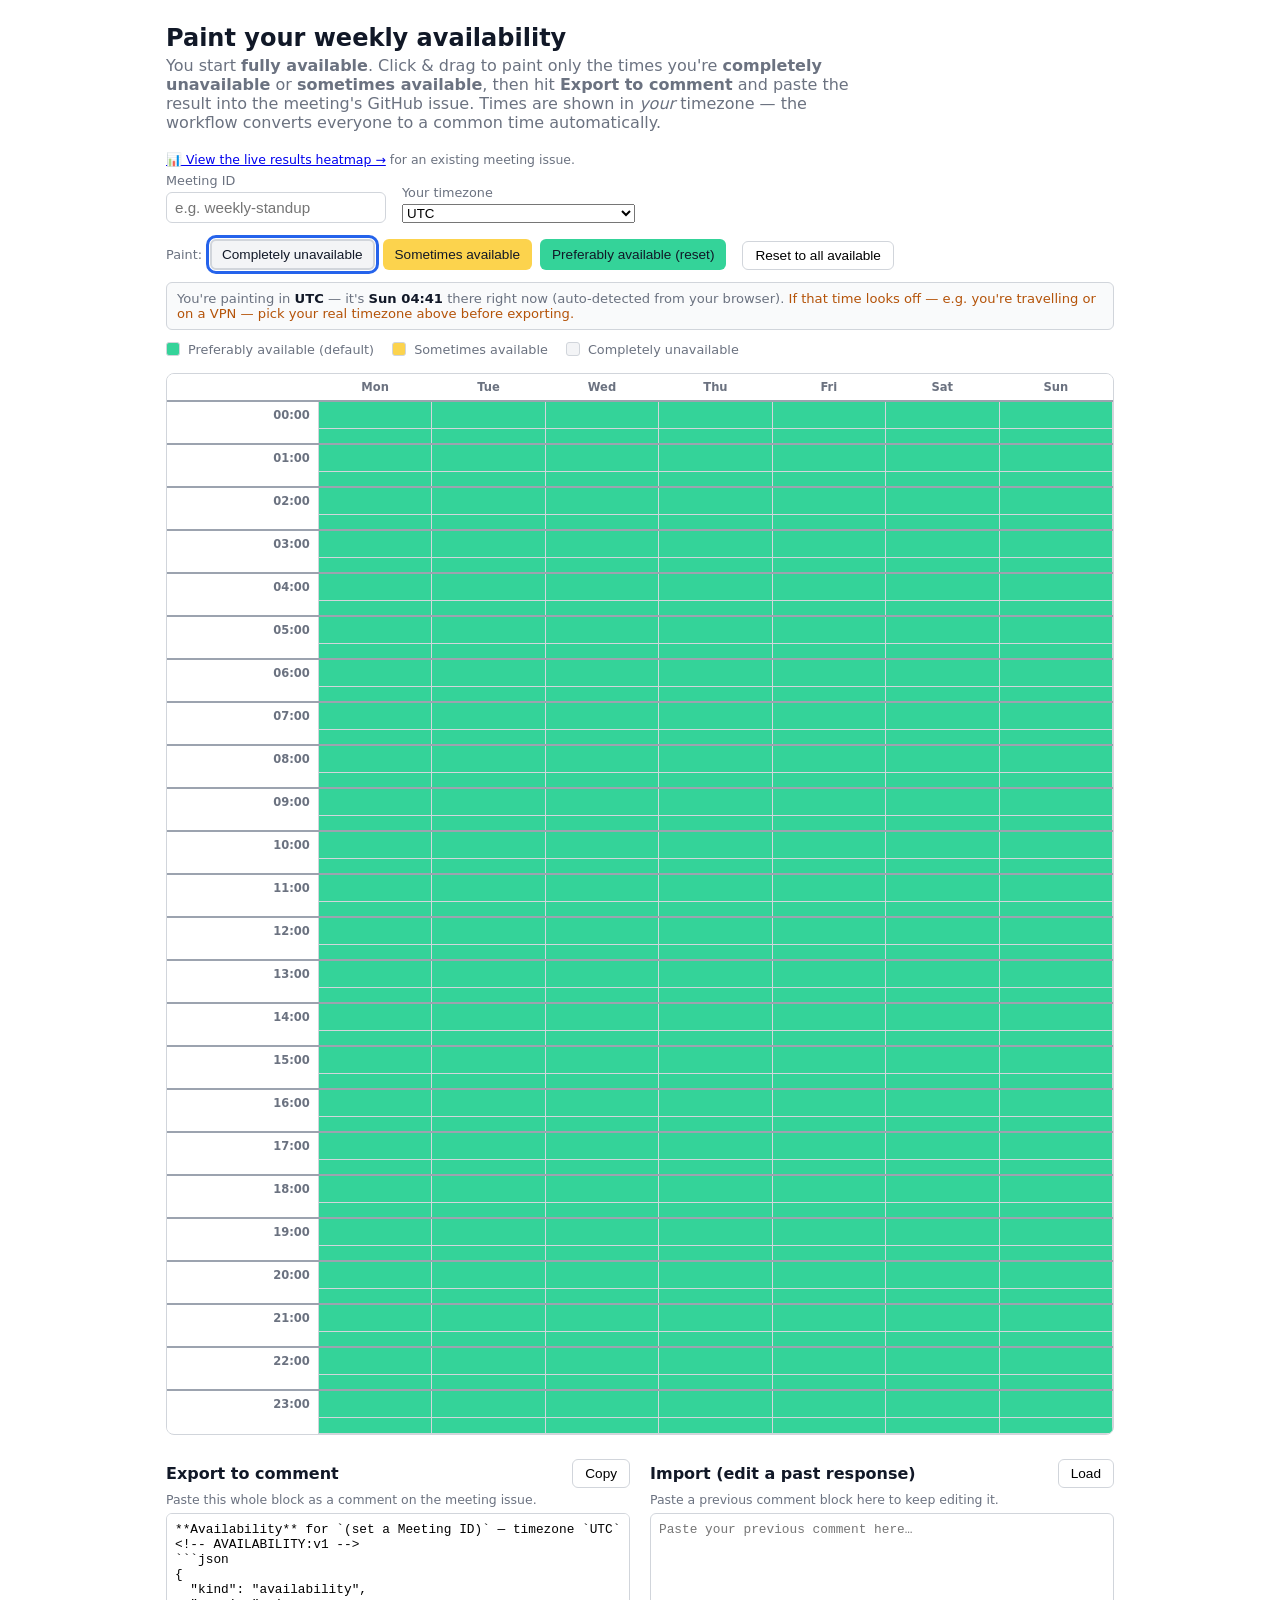
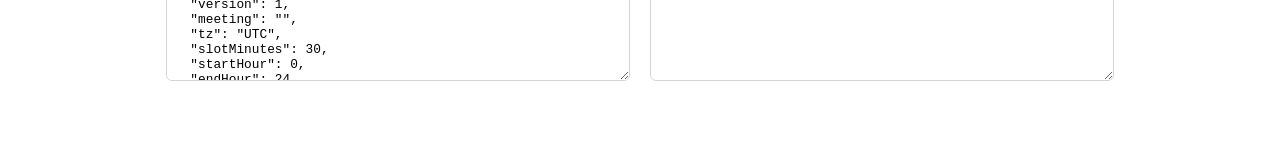
==== docs/index.html @ 9b7ed3ee "Add open-find-time: GitHub-native weekly meeting-time finder Static GitHub Pages painter (docs/) let" ====
<!DOCTYPE html>
<html lang="en">
<head>
  <meta charset="utf-8" />
  <meta name="viewport" content="width=device-width, initial-scale=1" />
  <title>Paint your weekly availability</title>
  <link rel="stylesheet" href="styles.css" />
</head>
<body>
  <main>
    <h1>Paint your weekly availability</h1>
    <p class="sub">
      You start <strong>fully available</strong>. Click &amp; drag to paint only
      the times you're <strong>completely unavailable</strong> or
      <strong>sometimes available</strong>, then hit
      <strong>Export to comment</strong> and paste the result into the meeting's
      GitHub issue. Times are shown in <em>your</em> timezone — the workflow
      converts everyone to a common time automatically.
    </p>
    <p class="hint"><a href="results.html">📊 View the live results heatmap →</a> for an existing meeting issue.</p>

    <section class="controls">
      <label>
        Meeting ID
        <input id="meeting" type="text" placeholder="e.g. weekly-standup" />
      </label>
      <label>
        Your timezone
        <select id="tz"></select>
      </label>
      <div class="brushes" role="group" aria-label="Brush">
        <span class="brush-label">Paint:</span>
        <button type="button" class="brush" data-brush="0">Completely unavailable</button>
        <button type="button" class="brush" data-brush="1">Sometimes available</button>
        <button type="button" class="brush" data-brush="2">Preferably available (reset)</button>
      </div>
      <div class="bulk">
        <button type="button" id="clear">Reset to all available</button>
      </div>
    </section>

    <p id="tz-note" class="tz-note"></p>

    <div class="legend">
      <span><i class="swatch s2"></i> Preferably available (default)</span>
      <span><i class="swatch s1"></i> Sometimes available</span>
      <span><i class="swatch s0"></i> Completely unavailable</span>
    </div>

    <div id="grid-wrap"></div>

    <section class="io">
      <div class="io-col">
        <div class="io-head">
          <h2>Export to comment</h2>
          <button type="button" id="copy">Copy</button>
        </div>
        <p class="hint">Paste this whole block as a comment on the meeting issue.</p>
        <textarea id="export" readonly rows="10"></textarea>
      </div>
      <div class="io-col">
        <div class="io-head">
          <h2>Import (edit a past response)</h2>
          <button type="button" id="import-btn">Load</button>
        </div>
        <p class="hint">Paste a previous comment block here to keep editing it.</p>
        <textarea id="import" rows="10" placeholder="Paste your previous comment here…"></textarea>
      </div>
    </section>
  </main>
  <script src="app.js"></script>
</body>
</html>
---- docs/styles.css ----
:root {
  --s0: #f3f4f6; /* completely unavailable / baseline */
  --s1: #fcd34d; /* sometimes available  */
  --s2: #34d399; /* preferably available */
  --line: #d1d5db;
  --ink: #111827;
  --muted: #6b7280;
  --accent: #2563eb;
}

* { box-sizing: border-box; }

body {
  margin: 0;
  font-family: system-ui, -apple-system, Segoe UI, Roboto, sans-serif;
  color: var(--ink);
  background: #fff;
}

main { max-width: 980px; margin: 0 auto; padding: 24px 16px 64px; }

h1 { font-size: 1.5rem; margin: 0 0 4px; }
.sub { color: var(--muted); margin: 0 0 20px; max-width: 70ch; }

.controls {
  display: flex;
  flex-wrap: wrap;
  gap: 16px;
  align-items: flex-end;
  margin-bottom: 12px;
}
.controls label { display: flex; flex-direction: column; font-size: .8rem; color: var(--muted); gap: 4px; }
.controls input[type=text] {
  font-size: .95rem; padding: 6px 8px; border: 1px solid var(--line);
  border-radius: 6px; min-width: 220px; color: var(--ink);
}

.brushes { display: flex; align-items: center; gap: 8px; flex-wrap: wrap; }
.brush-label { font-size: .8rem; color: var(--muted); }
.brush {
  border: 2px solid transparent; border-radius: 6px; padding: 6px 10px;
  font-size: .85rem; cursor: pointer; color: var(--ink);
}
.brush[data-brush="2"] { background: var(--s2); }
.brush[data-brush="1"] { background: var(--s1); }
.brush[data-brush="0"] { background: var(--s0); border-color: var(--line); }
.brush.active { outline: 3px solid var(--accent); outline-offset: 1px; }

.bulk button, .io-head button {
  border: 1px solid var(--line); background: #fff; border-radius: 6px;
  padding: 6px 12px; font-size: .85rem; cursor: pointer;
}
.bulk button:hover, .io-head button:hover { background: #f9fafb; }

.legend { display: flex; gap: 18px; flex-wrap: wrap; color: var(--muted); font-size: .8rem; margin: 8px 0 16px; }
.legend .swatch { display: inline-block; width: 14px; height: 14px; border-radius: 3px; border: 1px solid var(--line); vertical-align: -2px; margin-right: 4px; }
.swatch.s0 { background: var(--s0); }
.swatch.s1 { background: var(--s1); }
.swatch.s2 { background: var(--s2); }

#grid-wrap { overflow-x: auto; border: 1px solid var(--line); border-radius: 8px; }

table.grid { border-collapse: collapse; width: 100%; user-select: none; touch-action: none; }
table.grid th { font-size: .72rem; font-weight: 600; color: var(--muted); padding: 6px 4px; position: sticky; top: 0; background: #fff; }
table.grid th.time { width: 56px; text-align: right; padding-right: 8px; font-variant-numeric: tabular-nums; }
table.grid td {
  width: 12%; height: 16px; border: 1px solid var(--line);
  background: var(--s0); cursor: crosshair;
}
table.grid td[data-state="1"] { background: var(--s1); }
table.grid td[data-state="2"] { background: var(--s2); }
table.grid tr.hourline td, table.grid tr.hourline th.time { border-top: 2px solid #9ca3af; }

.io { display: grid; grid-template-columns: 1fr 1fr; gap: 20px; margin-top: 24px; }
@media (max-width: 720px) { .io { grid-template-columns: 1fr; } }
.io-head { display: flex; align-items: center; justify-content: space-between; }
.io h2 { font-size: 1rem; margin: 0; }
.hint { color: var(--muted); font-size: .78rem; margin: 4px 0 6px; }
textarea { width: 100%; font-family: ui-monospace, SFMono-Regular, Menlo, monospace; font-size: .8rem; border: 1px solid var(--line); border-radius: 6px; padding: 8px; }

/* timezone confirmation line */
.tz-note { font-size: .82rem; color: var(--muted); margin: 8px 0 12px; padding: 8px 10px; background: #f9fafb; border: 1px solid var(--line); border-radius: 6px; }
.tz-note strong { color: var(--ink); }
.tz-note .tz-warn { color: #b45309; }

/* results page */
.chip { display: inline-block; background: #f3f4f6; border: 1px solid var(--line); border-radius: 12px; padding: 2px 8px; font-size: .8rem; margin: 2px 2px 2px 0; }
.chip small { color: var(--muted); }
table.grid.heat td { font-size: .62rem; text-align: center; color: #065f46; height: 20px; cursor: default; }
table.grid.heat td.full { outline: 2px solid #059669; outline-offset: -2px; }
pre.plan { background: #f9fafb; border: 1px solid var(--line); border-radius: 6px; padding: 12px; overflow-x: auto; font-size: .8rem; white-space: pre-wrap; }
details summary { cursor: pointer; font-weight: 600; margin: 8px 0; }
#heatmap-wrap { margin-top: 12px; }
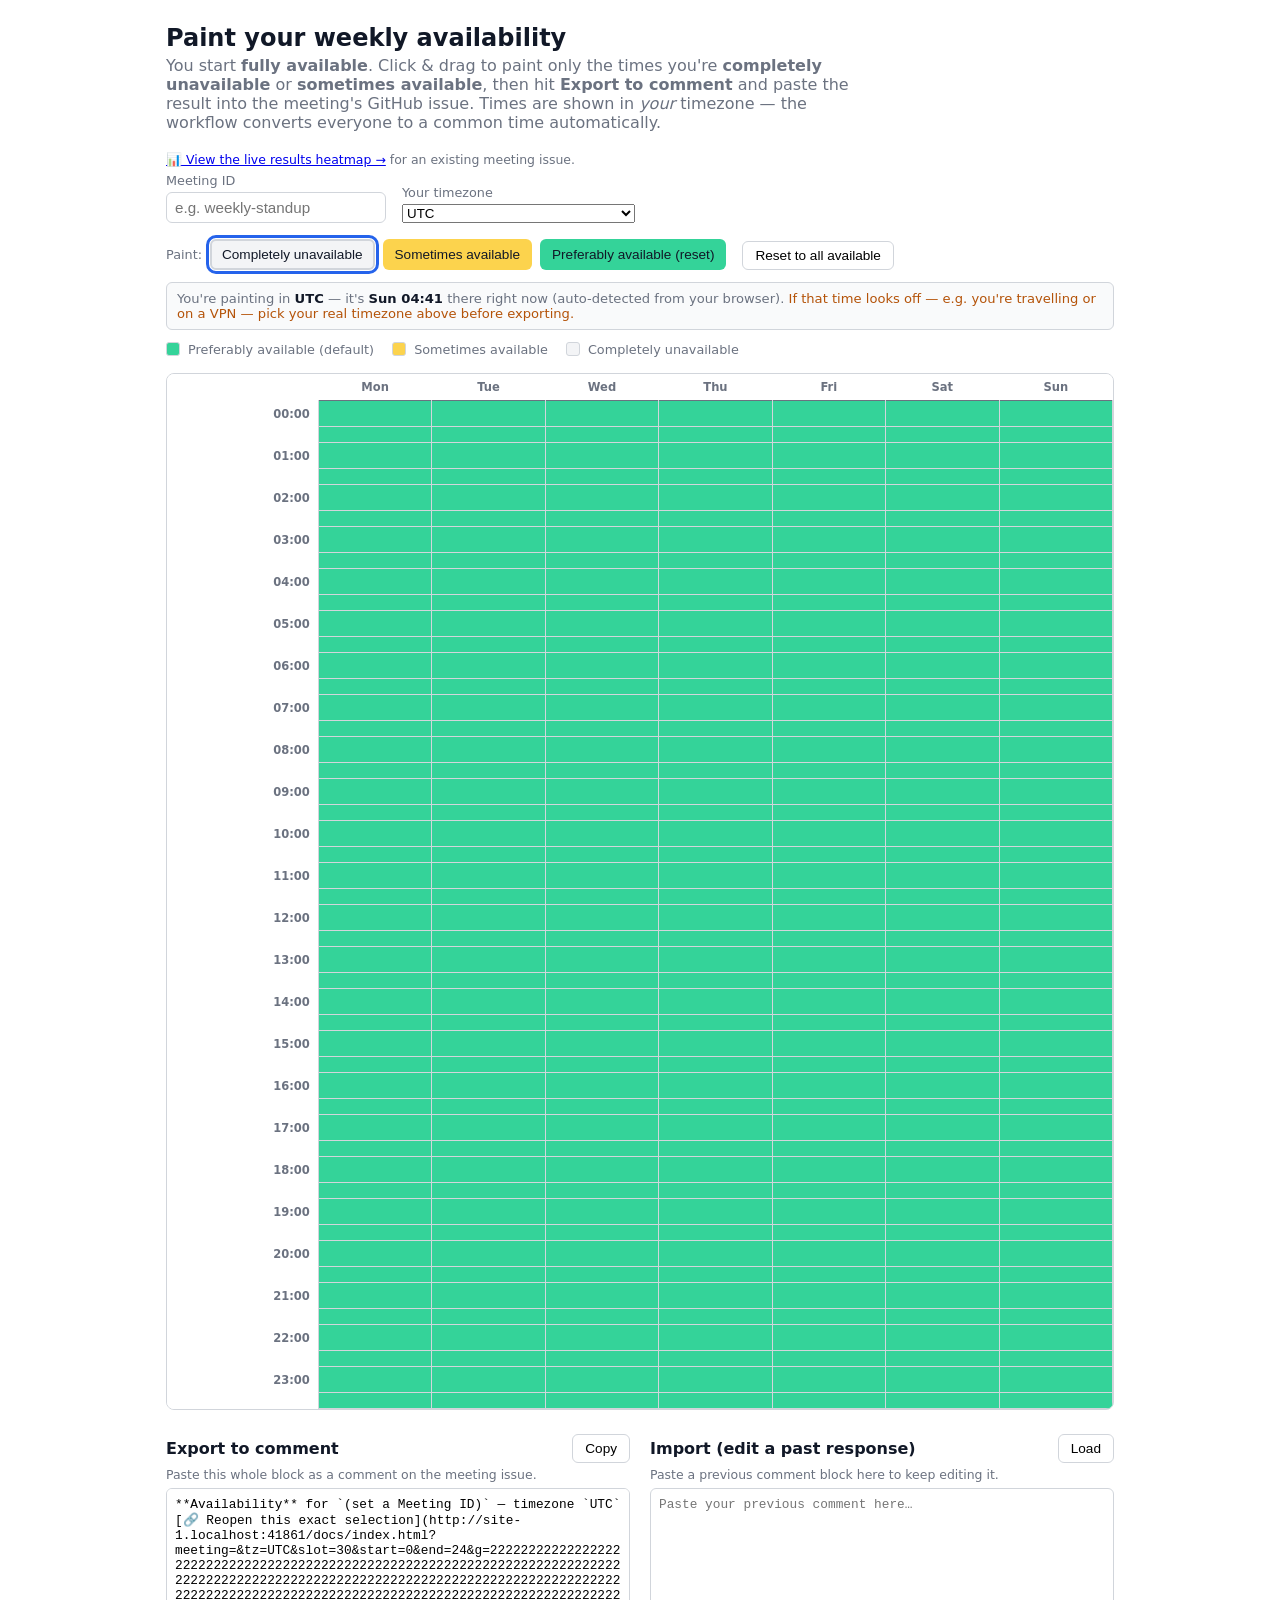
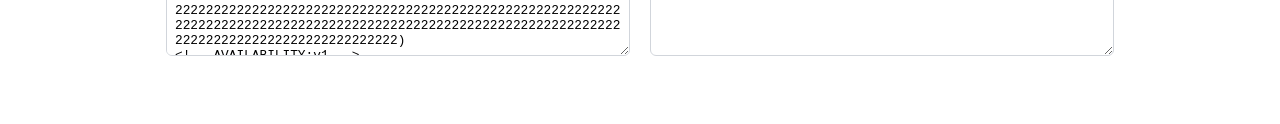
==== commit 9c3c849e: "Add calendar favicon for the browser tab Themed SVG (green/amber day cells) referenced from both the" ====
--- a/docs/index.html
+++ b/docs/index.html
@@ -4,6 +4,7 @@
   <meta charset="utf-8" />
   <meta name="viewport" content="width=device-width, initial-scale=1" />
   <title>Paint your weekly availability</title>
+  <link rel="icon" href="favicon.svg" type="image/svg+xml" />
   <link rel="stylesheet" href="styles.css" />
 </head>
 <body>
--- a/docs/styles.css
+++ b/docs/styles.css
@@ -69,7 +69,8 @@
 }
 table.grid td[data-state="1"] { background: var(--s1); }
 table.grid td[data-state="2"] { background: var(--s2); }
-table.grid tr.hourline td, table.grid tr.hourline th.time { border-top: 2px solid #9ca3af; }
+/* darker (not thicker) top border marks the hour, so every row stays the same height */
+table.grid tr.hourline td, table.grid tr.hourline th.time { border-top-color: #6b7280; }
 
 .io { display: grid; grid-template-columns: 1fr 1fr; gap: 20px; margin-top: 24px; }
 @media (max-width: 720px) { .io { grid-template-columns: 1fr; } }
@@ -86,7 +87,7 @@
 /* results page */
 .chip { display: inline-block; background: #f3f4f6; border: 1px solid var(--line); border-radius: 12px; padding: 2px 8px; font-size: .8rem; margin: 2px 2px 2px 0; }
 .chip small { color: var(--muted); }
-table.grid.heat td { font-size: .62rem; text-align: center; color: #065f46; height: 20px; cursor: default; }
+table.grid.heat td { font-size: .62rem; text-align: center; color: #111827; height: 20px; cursor: default; }
 table.grid.heat td.full { outline: 2px solid #059669; outline-offset: -2px; }
 pre.plan { background: #f9fafb; border: 1px solid var(--line); border-radius: 6px; padding: 12px; overflow-x: auto; font-size: .8rem; white-space: pre-wrap; }
 details summary { cursor: pointer; font-weight: 600; margin: 8px 0; }
